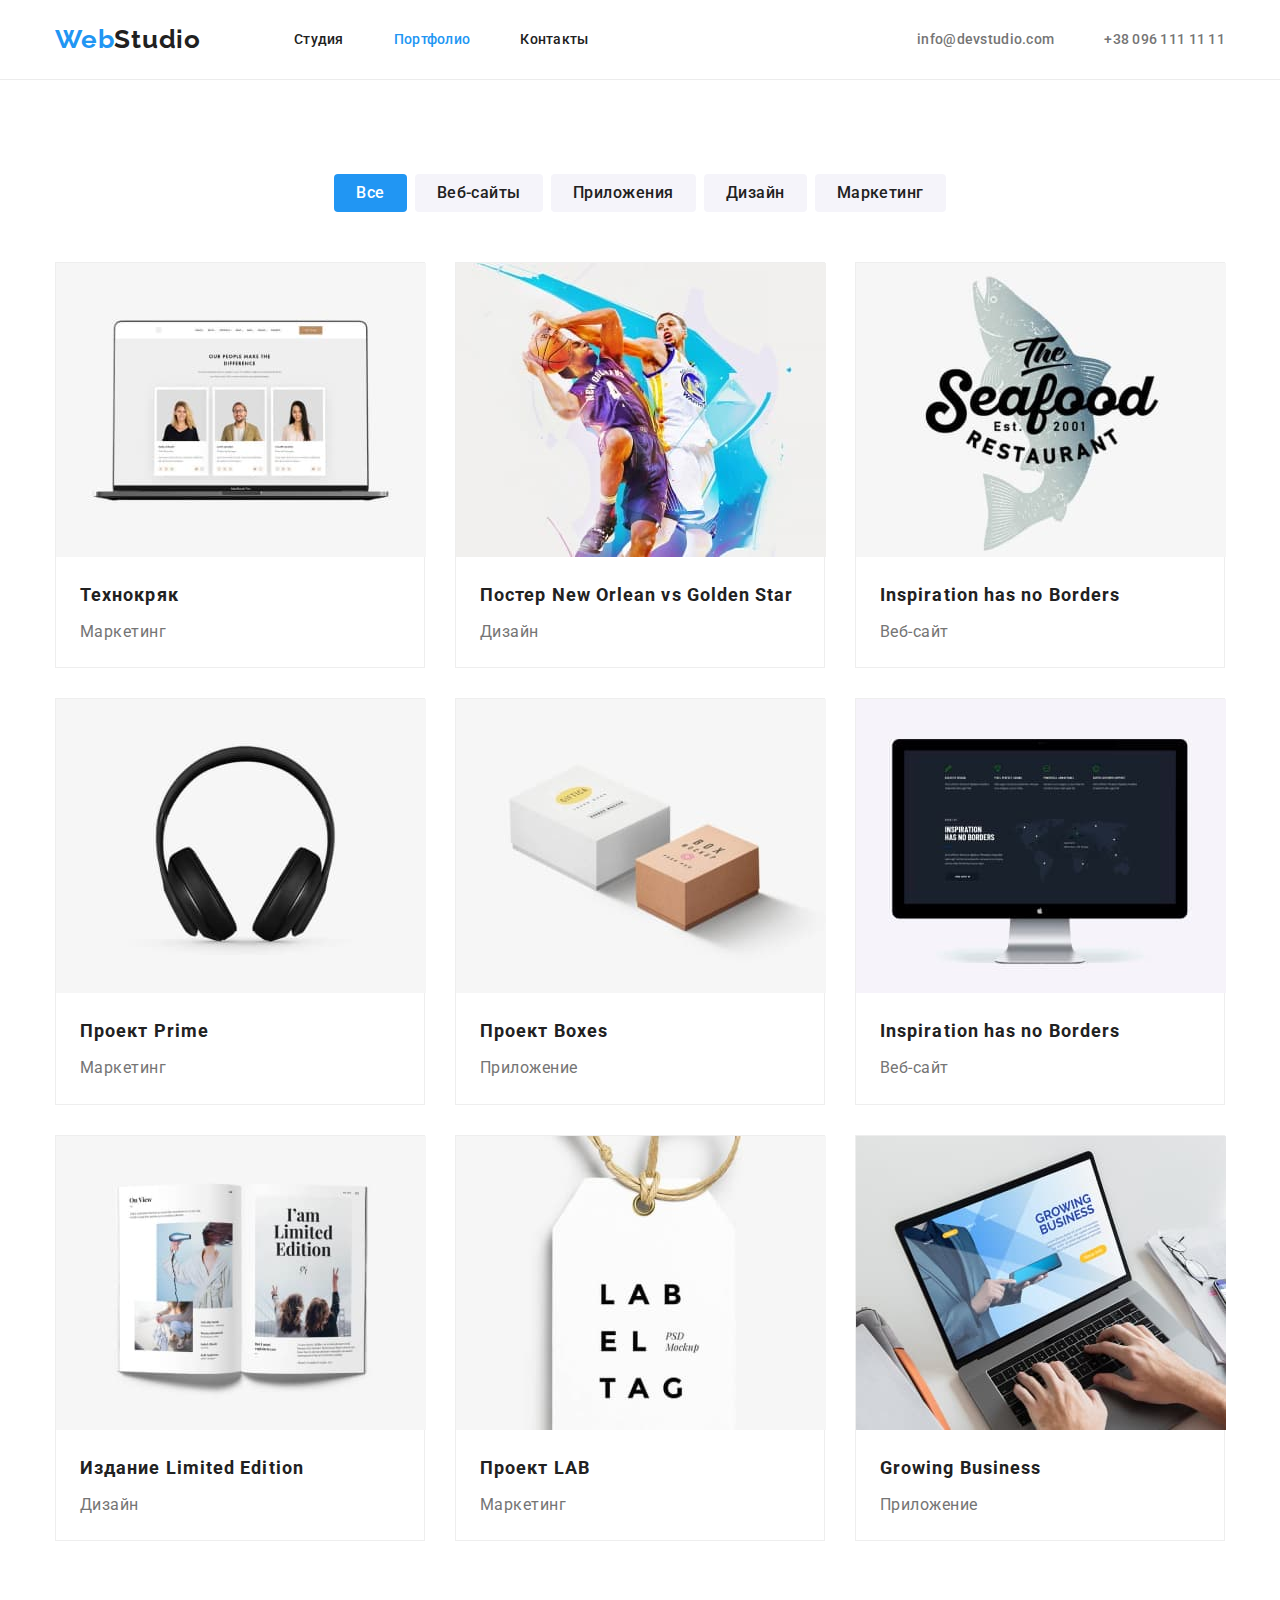
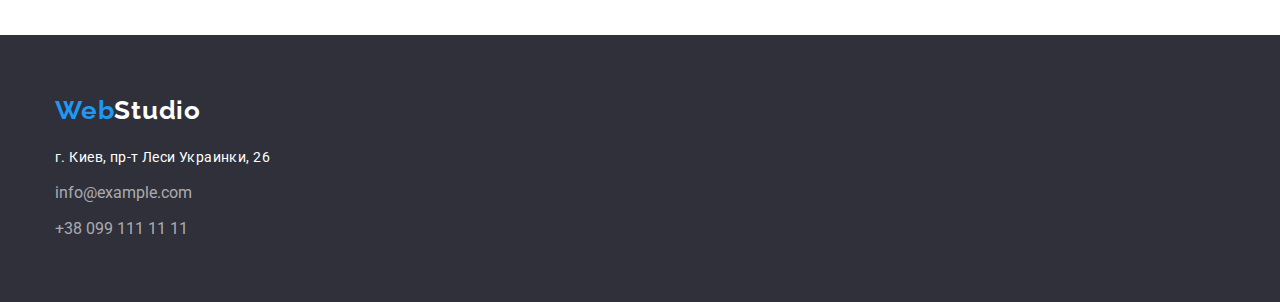
==== portfolio.html @ c68b90df "старт" ====
<!DOCTYPE html>
<html lang="ru">
<head>
    <meta charset="UTF-8">
    <meta http-equiv="X-UA-Compatible" content="IE=edge">
    <meta name="viewport" content="width=device-width, initial-scale=1.0">
    <title>Портфолио</title>
    <link rel="preconnect" href="https://fonts.googleapis.com">
    <link rel="preconnect" href="https://fonts.gstatic.com" crossorigin>
    <link
        href="https://fonts.googleapis.com/css2?family=Raleway:wght@700&family=Roboto:wght@400;500;700;900&display=swap"
        rel="stylesheet">
    <link rel="stylesheet" href="https://cdnjs.cloudflare.com/ajax/libs/modern-normalize/1.1.0/modern-normalize.min.css">
    <link rel="stylesheet" href="./css/styles.css">
</head>
    <header class="header">
        <div class="container header-container">
            <a class="link logo" href="./index.html">Web<span class="logo-color">Studio</span> </a>
            <nav class="header-nav">
                <ul class="header-list list">
                    <li class="header-nav-link"><a class="link nav-link " href="./index.html">Студия</a></li>
                    <li class="header-nav-link"><a class="link nav-link current" href="">Портфолио</a></li>
                    <li class="header-nav-link"><a class="link nav-link" href="">Контакты</a></li>
                </ul>
            </nav>
            <ul class="list header-contacts">
                <li class="contacts-item"><a class="link contacts" href="mailto:info@devstudio.com">info@devstudio.com</a></li>
                <li class="contacts-item"><a class="link contacts" href="tel:+380961111111">+38 096 111 11 11</a></li>
            </ul>
        </div> 
    </header>
<body>
    <main>
        <section class="hero">
            <div class="container">
                <ul class="list hero-list-btn">
                    <li class="hero-item-btn"><button class="hero-btn main-btn" type="button">Все</button></li>
                    <li class="hero-item-btn"><button class="hero-btn" type="button">Веб-сайты</button></li>
                    <li class="hero-item-btn"><button class="hero-btn" type="button">Приложения</button></li>
                    <li class="hero-item-btn"><button class="hero-btn" type="button">Дизайн</button></li>
                    <li class="hero-item-btn"><button class="hero-btn" type="button">Маркетинг</button></li>
                </ul>
                <ul class="list hero-list">
                    <li class="hero-item"><img class="img-portfolio" src="./images/img-web.jpg" alt="технокряк" width="370px">
                        <div class="hero-card">
                            <h2 class="hero-list-title">Технокряк</h2>
                            <p class="hero-list-after-title">Маркетинг</p>
                        </div>
                    </li>
                    <li class="hero-item"><img class="img-portfolio" src="./images/img-men.jpg" alt="постер" width="370px">
                        <div class="hero-card">
                            <h2 class="hero-list-title">Постер New Orlean vs Golden Star</h2>
                            <p class="hero-list-after-title">Дизайн</p>
                        </div>
                    </li>
                    <li class="hero-item"><img class="img-portfolio" src="./images/img-logo.jpg" alt="ресторан" width="370px">
                        <div class="hero-card">
                            <h2 class="hero-list-title">Inspiration has no Borders</h2>
                            <p class="hero-list-after-title">Веб-сайт</p>
                        </div>
                    </li>
                    <li class="hero-item"><img class="img-portfolio" src="./images/img-prime.jpg" alt="проект" width="370px">
                        <div class="hero-card">
                            <h2  class="hero-list-title">Проект Prime</h2>
                            <p class="hero-list-after-title">Маркетинг</p>
                        </div>
                    </li>
                    <li class="hero-item"><img class="img-portfolio" src="./images/img-boxes.jpg" alt="проект" width="370px">
                        <div class="hero-card">
                            <h2 class="hero-list-title">Проект Boxes</h2>
                            <p class="hero-list-after-title">Приложение</p>
                        </div>
                    </li>
                    <li class="hero-item"><img class="img-portfolio" src="./images/img-monitor.jpg" alt="веб-сайт" width="370px">
                        <div class="hero-card">
                            <h2 class="hero-list-title">Inspiration has no Borders</h2>
                            <p class="hero-list-after-title">Веб-сайт</p>
                        </div>
                    </li>
                    <li class="hero-item"><img class="img-portfolio" src="./images/img-book.jpg" alt="издание" width="370px">
                        <div class="hero-card">
                            <h2 class="hero-list-title">Издание Limited Edition</h2>
                            <p class="hero-list-after-title">Дизайн</p>
                        </div>
                    </li>
                    <li class="hero-item"><img class="img-portfolio" src="./images/img-label.jpg" alt="проект" width="370px">
                        <div class="hero-card">
                            <h2 class="hero-list-title">Проект LAB</h2>
                            <p class="hero-list-after-title">Маркетинг</p>
                        </div>
                    </li>
                    <li class="hero-item"><img class="img-portfolio" src="./images/img-laptop.jpg" alt="приложение" width="370px">
                        <div class="hero-card">
                            <h2 class="hero-list-title">Growing Business</h2>
                            <p class="hero-list-after-title">Приложение</p>
                        </div>
                    </li>
                </ul>
            </div>
        </section>
    </main>
    <footer class="footer">
        <div class="container">
            <a class="link logo logo-footer" href="./index.html">Web<span class="logo-color-white">Studio</span> </a>
            <address>
                <p class="street-address">г. Киев, пр-т Леси Украинки, 26</p>
                <ul class="list">
                    <li class="mail-link-address">
                        <a class="link mail-link" href="mailto:info@devstudio.com">info@example.com</a>
                    </li>
                    <li>
                        <a class="link tel-link" href="tel:+380961111111">+38 099 111 11 11</a>
                    </li>
                </ul>
            </address>
        </div>
    </footer>
</body>
</html>
---- css/styles.css ----
/* основний колір тексту #212121 
другорядний колір тексту #757575
фон в портфоліо студія #E5E5E5
футер #2F303A
фон команда  #F5F4FA
активне посилання колір кнопка  #2196F3

*/
:root {
    --main-text-color: #212121;
    --second-text-color: #757575;
    --color-active: #2196F3;
    --footer-color: #2F303A;
    --color-section: #F5F4FA;
    --color-btn: #ffffff;

}

body {
    font-family: roboto, sans-serif;
}

.list {
    list-style: none;
}

.link {
    text-decoration: none;
}

.header-list .link.current {
    color: var(--color-active);
}

h1, h2, h3, h4, h5, h6, p {
    margin: 0;
}

ul {
    margin: 0;
    padding-left: 0;
}

img {
    display: block;
}

.container {
    width: 1200px;
    padding-left: 15px;
    padding-right: 15px;
    margin: 0 auto;
    /* outline: 2px solid teal; */
    margin-bottom: 0;
}

.visually-hidden {
    position: absolute;
    width: 1px;
    height: 1px;
    margin: -1px;
    padding: 0;
    overflow: hidden;
    border: 0;
    clip: rect(0 0 0 0)
}

.main-hero-studio {
    background: var(--footer-color);
    text-align: center;
}

.main-hero-title-studio {
    color: var(--color-btn);
    max-width: 696px;
    text-align: center;
    font-size: 44px;
    line-height: 1.3;
    font-weight: 900;
    font-style: normal;
    letter-spacing: 0.06em;
    background-color: var(--footer-color);
    margin-bottom: 30px;
    margin-left: auto;
    margin-right: auto;
}

.header-list {
    font-weight: 500;
    font-size: 14px;
    line-height: 1.4;
    letter-spacing: 0.02em;
    display: flex;
    margin-right: 50px;
}

.contacts {

    font-style: normal;
    font-weight: 500;
    font-size: 14px;
    line-height: 1.14px;
    letter-spacing: 0.02em;
}

.studio-title {
    font-size: 14px;
    line-height: 1.14;
    letter-spacing: 0.03em;
    text-transform: uppercase;
    font-weight: 700;
    color: var(--main-text-color);
    margin-bottom: 10px;
}

.after-title-studio {
    font-weight: normal;
    font-size: 14px;
    line-height: 1.7;
    letter-spacing: 0.03em;
    font-weight: 400;
    color: var(--second-text-color);
    width: 270px;
}

.team-title {
    font-style: normal;
    font-weight: 500;
    font-size: 16px;
    line-height: 1.8;
    margin-bottom: 10px;
    text-align: center;
    letter-spacing: 0.03em;
}

.team-after-title {
    font-style: normal;
    font-weight: 400;
    font-size: 16px;
    line-height: 1.18;
    color: var(--second-text-color);
    text-align: center;
    letter-spacing: 0.03em;
}

.team-studio-title {
    font-weight: 700;
    font-size: 36px;
    line-height: 1.16;
    text-align: center;
    letter-spacing: 0.03em;
    margin-bottom: 50px;
}

.team {
    background: var(--color-section);
}

.team-info {
    padding-top: 30px;
    padding-bottom: 30px;
    padding-left: 59px;
    padding-right: 59px;
}

.footer {
    background: var(--footer-color);
    left: 0px;
    top: 2097px;
    margin-left: auto;
    margin-right: auto;
}

.street-address {
    font-family: Roboto, sans-serif;
    font-weight: 400;
    font-size: 14px;
    line-height: 1.7;
    letter-spacing: 0.03em;
    color: var(--color-btn);
    font-style: normal;
    margin-bottom: 9px;
    margin-top: 20px;
}

.nav-link {
    font-size: 14px;
    line-height: 1.7;
    color: var(--main-text-color);
    font-weight: 500;
    letter-spacing: 0.02em;
    display: block;
}

.studio-title-about {
    font-family: Roboto, sans-serif;
    font-style: normal;
    font-weight: bold;
    font-size: 36px;
    line-height: 42px;
    text-align: center;
    letter-spacing: 0.03em;
    color: var(--main-text-color);
    margin-bottom: 50px;
}

.header-nav .link:hover,
.header-nav .link:focus {
    color: var(--color-active);
}

.header-nav .link:active {
    color: var(--color-active);
}

.header-nav-link {
    margin-right: 50px;
}

.header-list .header-nav-link:last-child {
    margin-right: 0;
}

.contacts {
    color: var(--second-text-color);
}

.contacts:hover,
.contacts:focus {
    color: var(--color-active);
}

.addres-link {
    color: var(--second-text-color);
    font-style: normal;
}

.mail-link:hover,
.mail-link:focus {
    color: var(--color-btn);
}

.mail-link {
    color: rgba(255, 255, 255, 0.6);
    font-style: normal;
    line-height: 1.7;
}

.tel-link:hover,
.tel-link:focus {
    color: var(--color-btn)
}

.tel-link {
    color: rgba(255, 255, 255, 0.6);
    font-style: normal;
    line-height: 1.7;
}

.hero-btn {
    font-family: Roboto, sans-serif;
    background: var(--color-section);
    color: var(--main-text-color);
    border-radius: 4px;
    font-weight: 500;
    font-size: 16px;
    line-height: 1.6;
    text-align: center;
    letter-spacing: 0.03em;
    border: none;
    padding: 6px 22px;
}

.hero {
    padding-top: 94px;
    padding-bottom: 94px;
    border-top: 1px solid #ECECEC;
}

.hero-btn:hover,
.hero-btn:focus {
    font-family: Roboto, sans-serif;
    background-color: var(--color-active);
    color: var(--color-btn);
    font-weight: 500;
    font-size: 16px;
    line-height: 1.6;
    text-align: center;
    letter-spacing: 0.03em;
}

.main-btn {
    background-color: var(--color-active);
    color: var(--color-btn);
}

.main-hero-btn-studio {
    background: var(--color-active);
    box-shadow: 0px 4px 4px rgba(0, 0, 0, 0.15);
    border-radius: 4px;
    font-weight: 700;
    font-size: 16px;
    line-height: 1.9;
    text-align: center;
    letter-spacing: 0.06em;
    cursor: pointer;
    color: var(--color-btn);
    width: 200px;
    height: 50px;
    left: 700px;
    top: 430px;
}

.hero-list-title {
    font-family: Roboto, sans-serif;
    font-style: normal;
    font-weight: 700;
    font-size: 18px;
    line-height: 2;
    letter-spacing: 0.06em;
    color: var(--main-text-color);
    margin-bottom: 4px;
}

.hero-list-after-title {
    font-weight: 400;
    font-size: 16px;
    line-height: 1.9;
    letter-spacing: 0.03em;
    color: var(--second-text-color);
}

.logo {
    font-family: Raleway, sans-serif;
    font-weight: 700;
    font-size: 26px;
    line-height: 1.2;
    letter-spacing: 0.03em;
    color: var(--color-active);
    margin-right: 93px;
}

.logo-color {
    color: var(--main-text-color);
}

.logo-color-white {
    color: var(--color-btn);
}

.main-hero-studio {
    padding-top: 200px;
    padding-bottom: 200px;
}

.info, .team {
    padding-top: 94px;
    padding-bottom: 94px;
}

.footer {
    padding-top: 60px;
    padding-bottom: 60px;
}

.logo-footer {
    margin-bottom: 20px;
}

.header-contacts {
    display: flex;
    margin-left: auto;
}

.header-contacts .contacts-item+.contacts-item {
    margin-left: 50px;
}

.header-container {
    display: flex;
    align-items: center;
    padding-top: 24px;
    padding-bottom: 24px;
}

.info-container {
    display: flex;
    align-items: center;
}

.info-container .info-li-title+.info-li-title {
    margin-left: 30px;
}


.img-list-studio {
    display: flex;
}

.img-list-studio .img-studio+.img-studio {
    margin-left: 30px;
}

.team-container {
    display: flex;
}

.mail-link-address {
    margin-bottom: 9px;
}

.team-container {
    display: flexbox;
}

.team-container .li-team+.li-team {
    margin-left: 30px;
}

.work {
    padding-bottom: 94px;
}

.li-team {
    background: #FFFFFF;
    box-shadow: 0px 1px 3px rgba(0, 0, 0, 0.12), 0px 1px 1px rgba(0, 0, 0, 0.14), 0px 2px 1px rgba(0, 0, 0, 0.2);
    border-radius: 0px 0px 4px 4px;
}

.hero-card {
    padding-top: 20px;
    padding-bottom: 20px;
    padding-right: 24px;
    padding-left: 24px;
}

.hero-list-btn {
    display: flex;
    justify-content: center;
    margin-bottom: 50px;
}

.hero-list-btn .hero-item-btn+.hero-item-btn {
    margin-left: 8px;
}

.hero-item {
    background: var(--color-btn);
    border: 1px solid #EEEEEE;
    width: 370px;
}

.hero-list {
    display: flex;
    flex-wrap: wrap;
}

.hero-item:not(:nth-child(3n)) {
    margin-right: 30px;
}

.hero-item:not(:nth-child(n+7)) {
    margin-bottom: 30px;
}
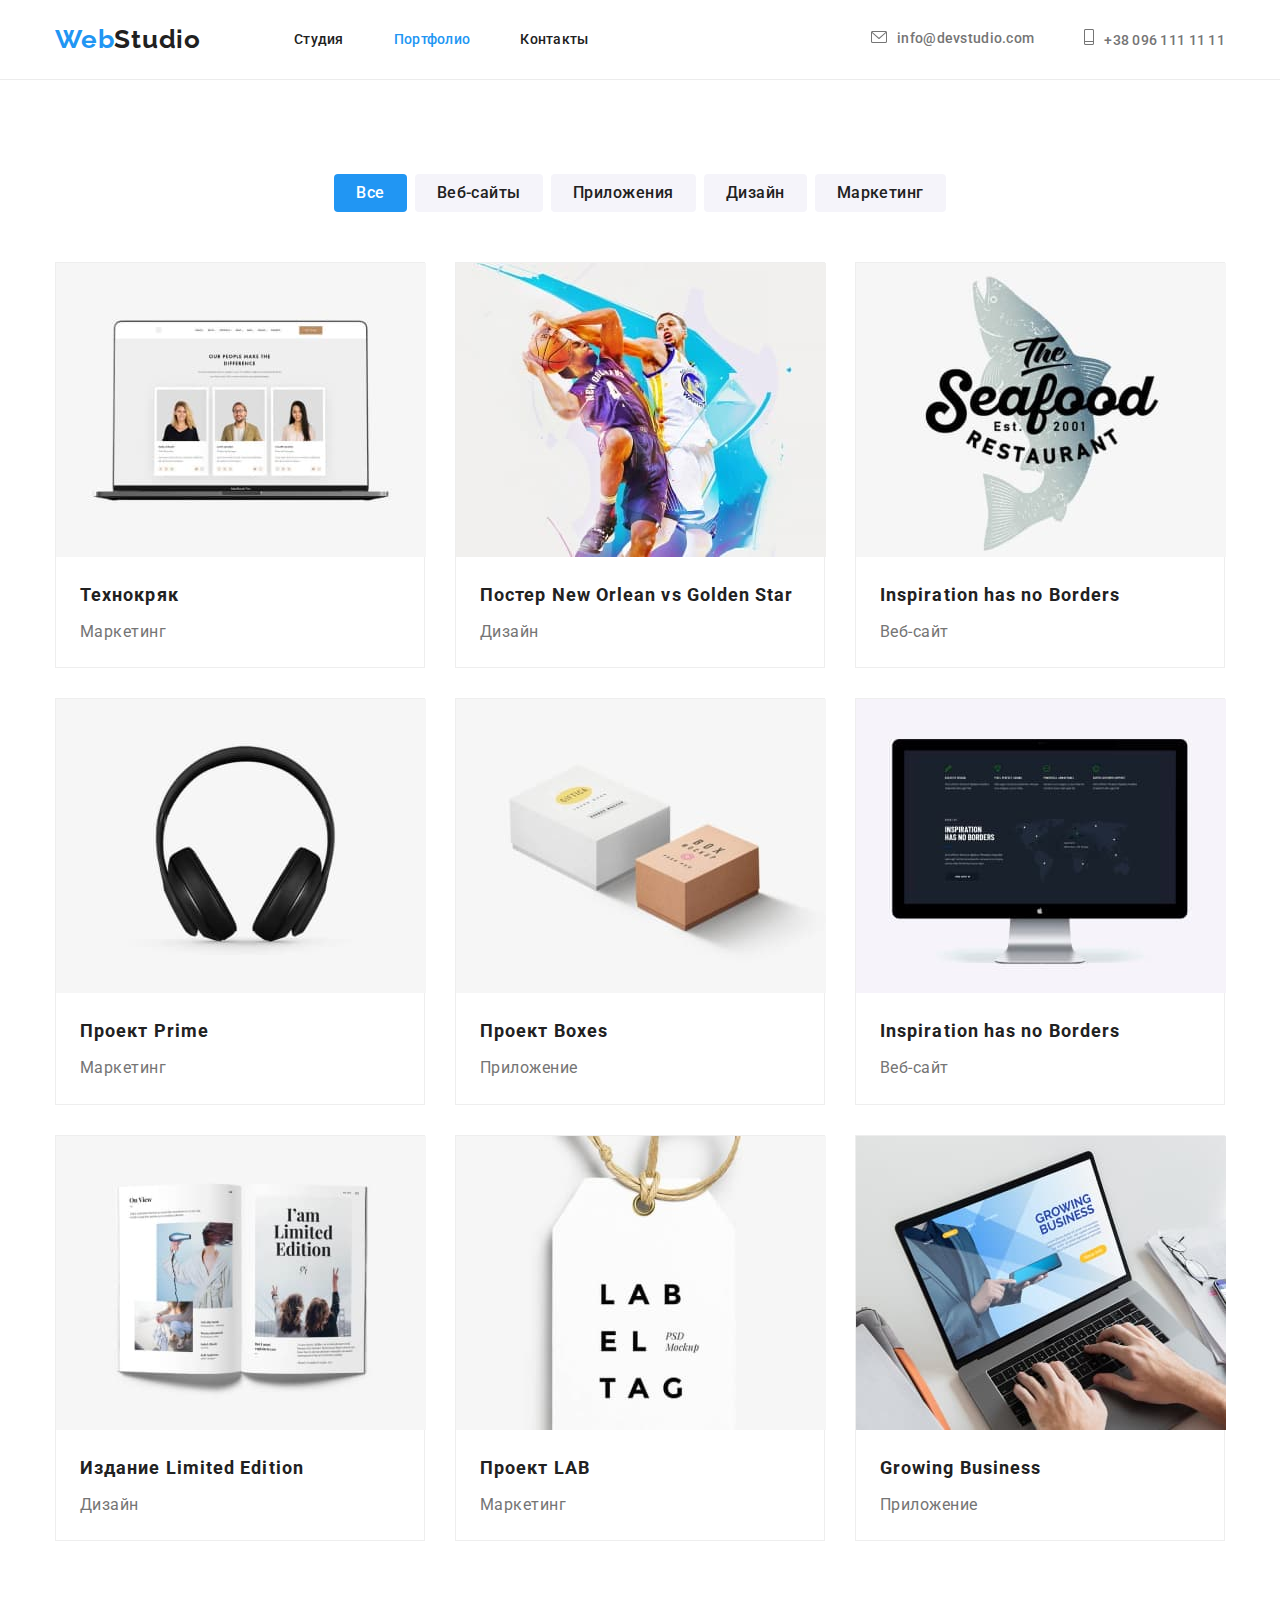
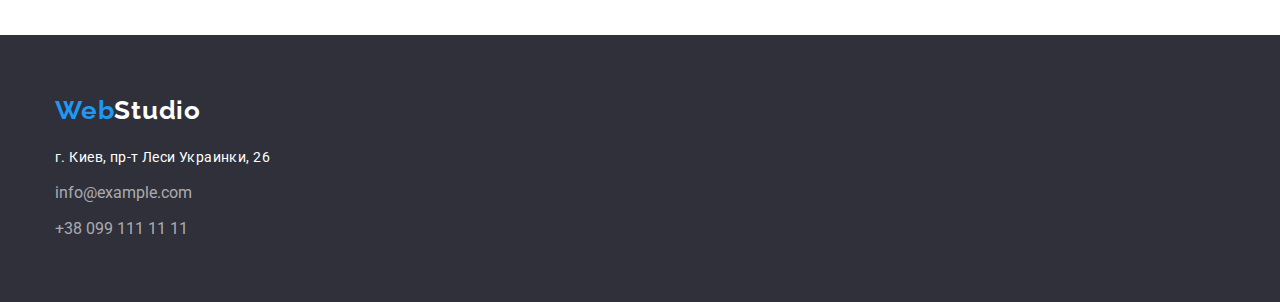
==== commit 64ad42bb: "ставить іконки контактів" ====
--- a/portfolio.html
+++ b/portfolio.html
@@ -24,8 +24,8 @@
                 </ul>
             </nav>
             <ul class="list header-contacts">
-                <li class="contacts-item"><a class="link contacts" href="mailto:info@devstudio.com">info@devstudio.com</a></li>
-                <li class="contacts-item"><a class="link contacts" href="tel:+380961111111">+38 096 111 11 11</a></li>
+                <li class="contacts-item icon-mail"><a class="link contacts" href="mailto:info@devstudio.com">info@devstudio.com</a></li>
+                <li class="contacts-item icon-tel"><a class="link contacts" href="tel:+380961111111">+38 096 111 11 11</a></li>
             </ul>
         </div> 
     </header>
--- a/css/styles.css
+++ b/css/styles.css
@@ -66,8 +66,14 @@
 }
 
 .main-hero-studio {
-    background: var(--footer-color);
-    text-align: center;
+    background-color: var(--footer-color);
+    text-align: center;
+    background-image: linear-gradient(to right,
+            rgba(47, 48, 58, 0.4),
+            rgba(47, 48, 58, 0.4)), url(../images/main.jpg);
+    background-position: center;
+    background-size: cover;
+    background-repeat: no-repeat;
 }
 
 .main-hero-title-studio {
@@ -79,7 +85,7 @@
     font-weight: 900;
     font-style: normal;
     letter-spacing: 0.06em;
-    background-color: var(--footer-color);
+    background-color: transparent;
     margin-bottom: 30px;
     margin-left: auto;
     margin-right: auto;
@@ -246,6 +252,19 @@
     line-height: 1.7;
 }
 
+.icon-mail::before {
+    content: "";
+    background-image: url(../images/envelope.svg);
+    background-size: contain;
+    width: 16px;
+    height: 12px;
+    background-size: contain;
+    background-repeat: no-repeat;
+    background-position: center;
+    display: inline-block;
+    margin-right: 10px;
+}
+
 .tel-link:hover,
 .tel-link:focus {
     color: var(--color-btn)
@@ -256,6 +275,19 @@
     font-style: normal;
     line-height: 1.7;
 }
+
+.icon-tel::before {
+    content: "";
+    background-image: url(../images/phone.svg);
+    width: 10px;
+    height: 16px;
+    background-size: contain;
+    background-repeat: no-repeat;
+    display: inline-block;
+    margin-right: 10px;
+    background-position: center;
+}
+
 
 .hero-btn {
     font-family: Roboto, sans-serif;
@@ -388,10 +420,42 @@
     align-items: center;
 }
 
+.info-li-title:nth-child(1):before {
+    background-image: url(../images/vector.svg);
+    padding: 25px 102px;
+}
+
+.info-li-title:nth-child(2):before {
+    background-image: url(../images/time.svg);
+    padding: 25px 102px;
+}
+
+.info-li-title:nth-child(3):before {
+    background-image: url(../images/computer.svg);
+    background-position: center;
+
+}
+
+.info-li-title:nth-child(4):before {
+    background-image: url(../images/astronaut.svg);
+    padding: 25px 102px;
+}
+
+
 .info-container .info-li-title+.info-li-title {
     margin-left: 30px;
 }
 
+.info-li-title::before {
+    display: block;
+    content: "";
+    height: 120px;
+    background-color: var(--color-section);
+    background-size: contain;
+    margin-bottom: 30px;
+    background-repeat: no-repeat;
+    background-position: center;
+}
 
 .img-list-studio {
     display: flex;
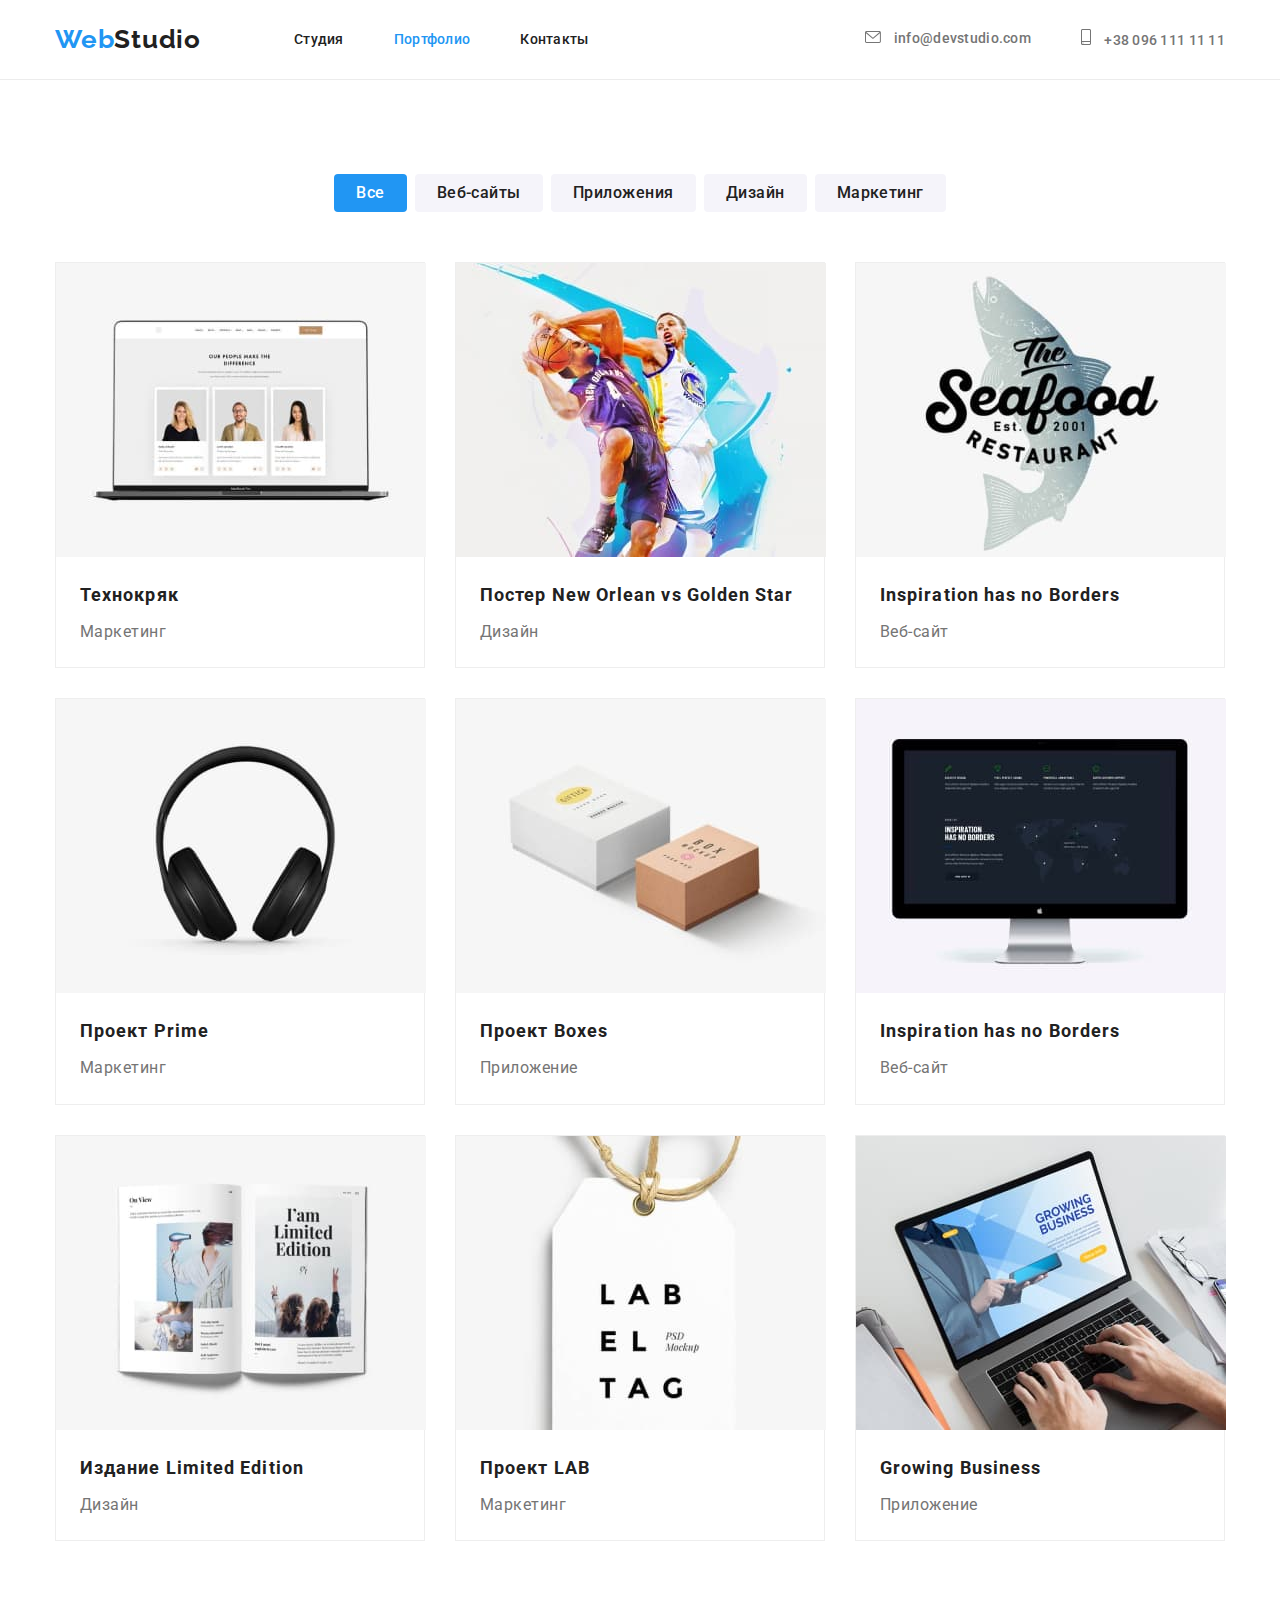
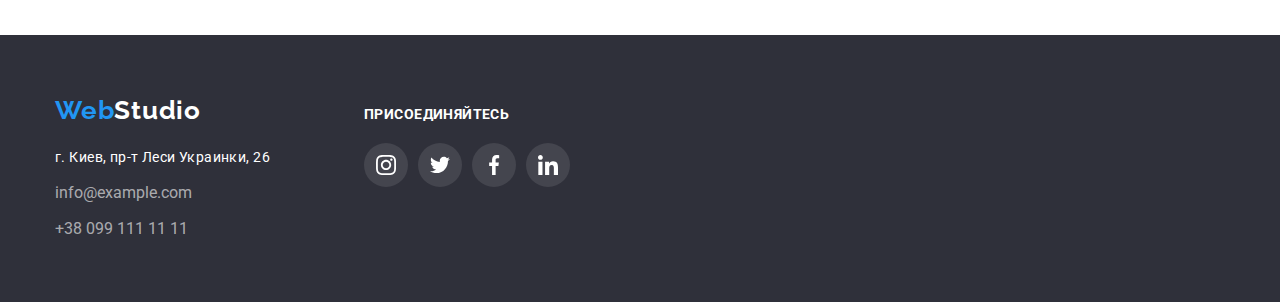
==== commit e9354ed3: "здача дз" ====
--- a/portfolio.html
+++ b/portfolio.html
@@ -24,8 +24,16 @@
                 </ul>
             </nav>
             <ul class="list header-contacts">
-                <li class="contacts-item icon-mail"><a class="link contacts" href="mailto:info@devstudio.com">info@devstudio.com</a></li>
-                <li class="contacts-item icon-tel"><a class="link contacts" href="tel:+380961111111">+38 096 111 11 11</a></li>
+                <li class="contacts-item"><a class="link contacts" href="mailto:info@devstudio.com">
+                        <svg class="header-social-icon" width="16" height="12">
+                            <use href="./images/icons.svg#icon-email"></use>
+                        </svg>
+                        info@devstudio.com</a></li>
+                <li class="contacts-item icon-tel"><a class="link contacts" href="tel:+380961111111">
+                        <svg class="header-social-icon" width="10" height="16">
+                            <use href="./images/icons.svg#icon-phone"></use>
+                        </svg>
+                        +38 096 111 11 11</a></li>
             </ul>
         </div> 
     </header>
@@ -100,20 +108,56 @@
         </section>
     </main>
     <footer class="footer">
-        <div class="container">
-            <a class="link logo logo-footer" href="./index.html">Web<span class="logo-color-white">Studio</span> </a>
-            <address>
-                <p class="street-address">г. Киев, пр-т Леси Украинки, 26</p>
-                <ul class="list">
-                    <li class="mail-link-address">
-                        <a class="link mail-link" href="mailto:info@devstudio.com">info@example.com</a>
+        <div class="container footer-container">
+            <div class="footer-adress">
+                <a class="link logo logo-footer" href="./index.html">Web<span
+                        class="logo-color-white logo-footer">Studio</span> </a>
+                <address>
+                    <p class="street-address">г. Киев, пр-т Леси Украинки, 26</p>
+                    <ul class="list addres-link">
+                        <li class="mail-link-address">
+                            <a class="link mail-link" href="mailto:info@devstudio.com">info@example.com</a>
+                        </li>
+                        <li>
+                            <a class="link tel-link" href="tel:+380961111111">+38 099 111 11 11</a>
+                        </li>
+                    </ul>
+            </div>
+            <div class="footer-social-list-icons">
+                <p class="footer-text">ПРИСОЕДИНЯЙТЕСЬ</p>
+                <ul class="footer-social-list list">
+                    <li class="footer-social-item">
+                        <a class="footer-social-link" href="">
+                            <svg class="footer-social-icon" width="20" height="20">
+                                <use href="./images/icons.svg#icon-instagram"></use>
+                            </svg>
+                        </a>
                     </li>
-                    <li>
-                        <a class="link tel-link" href="tel:+380961111111">+38 099 111 11 11</a>
+                    <li class="footer-social-item">
+                        <a class="footer-social-link" href="">
+                            <svg class="footer-social-icon" width="20" height="20">
+                                <use href="./images/icons.svg#icon-twitter"></use>
+                            </svg>
+                        </a>
+                    </li>
+                    <li class="footer-social-item">
+                        <a class="footer-social-link" href="">
+                            <svg class="footer-social-icon" width="20" height="20">
+                                <use href="./images/icons.svg#icon-facebook"></use>
+                            </svg>
+                        </a>
+                    </li>
+                    <li class="footer-social-item">
+                        <a class="footer-social-link" href="">
+                            <svg class="footer-social-icon" width="20" height="20">
+                                <use href="./images/icons.svg#icon-linkedin"></use>
+                            </svg>
+                        </a>
                     </li>
                 </ul>
-            </address>
+            </div>
         </div>
+        </address>
     </footer>
 </body>
 </html>--- a/css/styles.css
+++ b/css/styles.css
@@ -147,6 +147,7 @@
     color: var(--second-text-color);
     text-align: center;
     letter-spacing: 0.03em;
+    margin-bottom: 16px;
 }
 
 .team-studio-title {
@@ -231,6 +232,10 @@
     color: var(--second-text-color);
 }
 
+.header-social-icon {
+    fill: currentColor;
+}
+
 .contacts:hover,
 .contacts:focus {
     color: var(--color-active);
@@ -252,16 +257,8 @@
     line-height: 1.7;
 }
 
-.icon-mail::before {
-    content: "";
-    background-image: url(../images/envelope.svg);
-    background-size: contain;
-    width: 16px;
-    height: 12px;
-    background-size: contain;
-    background-repeat: no-repeat;
-    background-position: center;
-    display: inline-block;
+
+.header-social-icon {
     margin-right: 10px;
 }
 
@@ -274,18 +271,6 @@
     color: rgba(255, 255, 255, 0.6);
     font-style: normal;
     line-height: 1.7;
-}
-
-.icon-tel::before {
-    content: "";
-    background-image: url(../images/phone.svg);
-    width: 10px;
-    height: 16px;
-    background-size: contain;
-    background-repeat: no-repeat;
-    display: inline-block;
-    margin-right: 10px;
-    background-position: center;
 }
 
 
@@ -319,6 +304,7 @@
     line-height: 1.6;
     text-align: center;
     letter-spacing: 0.03em;
+    box-shadow: 0px 3px 1px rgba(0, 0, 0, 0.1), 0px 1px 2px rgba(0, 0, 0, 0.08), 0px 2px 2px rgba(0, 0, 0, 0.12);
 }
 
 .main-btn {
@@ -328,8 +314,8 @@
 
 .main-hero-btn-studio {
     background: var(--color-active);
-    box-shadow: 0px 4px 4px rgba(0, 0, 0, 0.15);
     border-radius: 4px;
+    border: none;
     font-weight: 700;
     font-size: 16px;
     line-height: 1.9;
@@ -341,6 +327,12 @@
     height: 50px;
     left: 700px;
     top: 430px;
+}
+
+.main-hero-btn-studio:hover,
+.main-hero-btn-studio:focus {
+    background: #188CE8;
+    box-shadow: 0px 4px 4px rgba(0, 0, 0, 0.15);
 }
 
 .hero-list-title {
@@ -390,11 +382,6 @@
     padding-bottom: 94px;
 }
 
-.footer {
-    padding-top: 60px;
-    padding-bottom: 60px;
-}
-
 .logo-footer {
     margin-bottom: 20px;
 }
@@ -420,25 +407,25 @@
     align-items: center;
 }
 
+
 .info-li-title:nth-child(1):before {
-    background-image: url(../images/vector.svg);
-    padding: 25px 102px;
+    background-image: url(../images/antenna.svg);
+    background-size: 70px;
 }
 
 .info-li-title:nth-child(2):before {
-    background-image: url(../images/time.svg);
-    padding: 25px 102px;
+    background-image: url(../images/clock.svg);
+    background-size: 70px;
 }
 
 .info-li-title:nth-child(3):before {
-    background-image: url(../images/computer.svg);
-    background-position: center;
-
+    background-image: url(../images/diagram.svg);
+    background-size: 70px;
 }
 
 .info-li-title:nth-child(4):before {
     background-image: url(../images/astronaut.svg);
-    padding: 25px 102px;
+    background-size: 70px;
 }
 
 
@@ -446,7 +433,17 @@
     margin-left: 30px;
 }
 
-.info-li-title::before {
+/* .info-li-title::before {
+    display: block;
+    content: "";
+    height: 120px;
+    background-color: var(--color-section);
+    background-size: contain;
+    margin-bottom: 30px;
+    background-repeat: no-repeat;
+    background-position: center; */
+/* } */
+.thumb {
     display: block;
     content: "";
     height: 120px;
@@ -455,7 +452,9 @@
     margin-bottom: 30px;
     background-repeat: no-repeat;
     background-position: center;
-}
+    padding: 25px 100px;
+}
+
 
 .img-list-studio {
     display: flex;
@@ -469,13 +468,13 @@
     display: flex;
 }
 
+
+
 .mail-link-address {
     margin-bottom: 9px;
 }
 
-.team-container {
-    display: flexbox;
-}
+
 
 .team-container .li-team+.li-team {
     margin-left: 30px;
@@ -489,6 +488,7 @@
     background: #FFFFFF;
     box-shadow: 0px 1px 3px rgba(0, 0, 0, 0.12), 0px 1px 1px rgba(0, 0, 0, 0.14), 0px 2px 1px rgba(0, 0, 0, 0.2);
     border-radius: 0px 0px 4px 4px;
+    width: 270px;
 }
 
 .hero-card {
@@ -514,6 +514,11 @@
     width: 370px;
 }
 
+.hero-item:hover,
+.hero-item:focus {
+    box-shadow: 0px 1px 1px rgba(0, 0, 0, 0.12), 0px 4px 4px rgba(0, 0, 0, 0.06), 1px 4px 6px rgba(0, 0, 0, 0.16);
+}
+
 .hero-list {
     display: flex;
     flex-wrap: wrap;
@@ -525,4 +530,171 @@
 
 .hero-item:not(:nth-child(n+7)) {
     margin-bottom: 30px;
+}
+
+.team-social-list {
+    display: flex;
+    justify-content: center;
+}
+
+.team-social-link {
+    width: 44px;
+    height: 44px;
+    background-color: var(--color-btn);
+    display: flex;
+    justify-content: center;
+    align-items: center;
+    border-radius: 50%;
+    color: rgba(175, 177, 184, 1);
+}
+
+.team-social-icon {
+    fill: currentColor;
+}
+
+.team-social-link:hover,
+.team-social-link:focus {
+    background-color: var(--color-active);
+}
+
+.team-social-link:hover,
+.team-social-link:focus {
+    background-color: var(--color-active);
+    color: var(--color-btn);
+}
+
+
+
+.team-social-item+.team-social-item {
+    margin-left: 10px;
+}
+
+.team-social-icon:hover,
+.team-social-icon:focus {
+    fill: var(--color-btn);
+}
+
+
+.footer-adress {
+    display: inline-block;
+}
+
+
+.footer-text {
+    font-family: Roboto, sans-serif;
+    font-weight: 700;
+    font-size: 14px;
+    line-height: 1.14;
+    letter-spacing: 0.03em;
+    text-transform: uppercase;
+    color: var(--color-btn);
+    margin-bottom: 20px;
+}
+
+.footer-adress {
+    margin-right: 70px;
+}
+
+.footer-social-list {
+    display: inline-flex;
+}
+
+.client-list {
+    display: flex;
+}
+
+
+.client-list-item {
+    width: 170px;
+    height: 92px;
+    left: 415px;
+    top: 2493px;
+    border: 1px solid #AFB1B8;
+    box-sizing: border-box;
+    border-radius: 4px;
+    padding: 16px 32px;
+}
+
+.client {
+    padding-top: 94px;
+    padding-bottom: 94px;
+}
+
+.client-list .client-list-item+.client-list-item {
+    margin-left: 30px;
+}
+
+.client-title {
+    font-family: Roboto, sans-serif;
+    font-weight: 700;
+    font-size: 36px;
+    line-height: 1.16;
+    text-align: center;
+    letter-spacing: 0.03em;
+    color: var(--main-text-color);
+    margin-bottom: 50px;
+}
+
+.client-list-link {
+    color: rgba(175, 177, 184, 1);
+}
+
+.client-social-icon {
+    fill: currentColor;
+}
+
+.client-list-link:hover,
+.client-list-link:focus {
+    color: var(--color-active);
+}
+
+.client-list-item:hover,
+.client-list-item:focus {
+    border-color: var(--color-active);
+}
+
+.footer-container {
+    display: flex;
+}
+
+.footer-social-link {
+    width: 44px;
+    height: 44px;
+    background-color: var(--color-btn);
+    display: flex;
+    justify-content: center;
+    align-items: center;
+    border-radius: 50%;
+    color: var(--color-btn);
+    background: rgba(255, 255, 255, 0.1);
+}
+
+.footer-social-icon {
+    fill: currentColor;
+}
+
+
+.footer-social-link:hover,
+.footer-social-link:focus {
+    background-color: var(--color-active);
+}
+
+.footer-social-link:hover,
+.footer-social-link:focus {
+    background-color: var(--color-active);
+    color: var(--color-btn);
+}
+
+.footer-social-list .footer-social-item+.footer-social-item {
+    margin-left: 10px;
+}
+
+.footer-social-list-icons {
+    padding-top: 72px;
+    padding-bottom: 100px;
+}
+
+.footer-adress {
+    padding-top: 60px;
+    padding-bottom: 60px;
 }